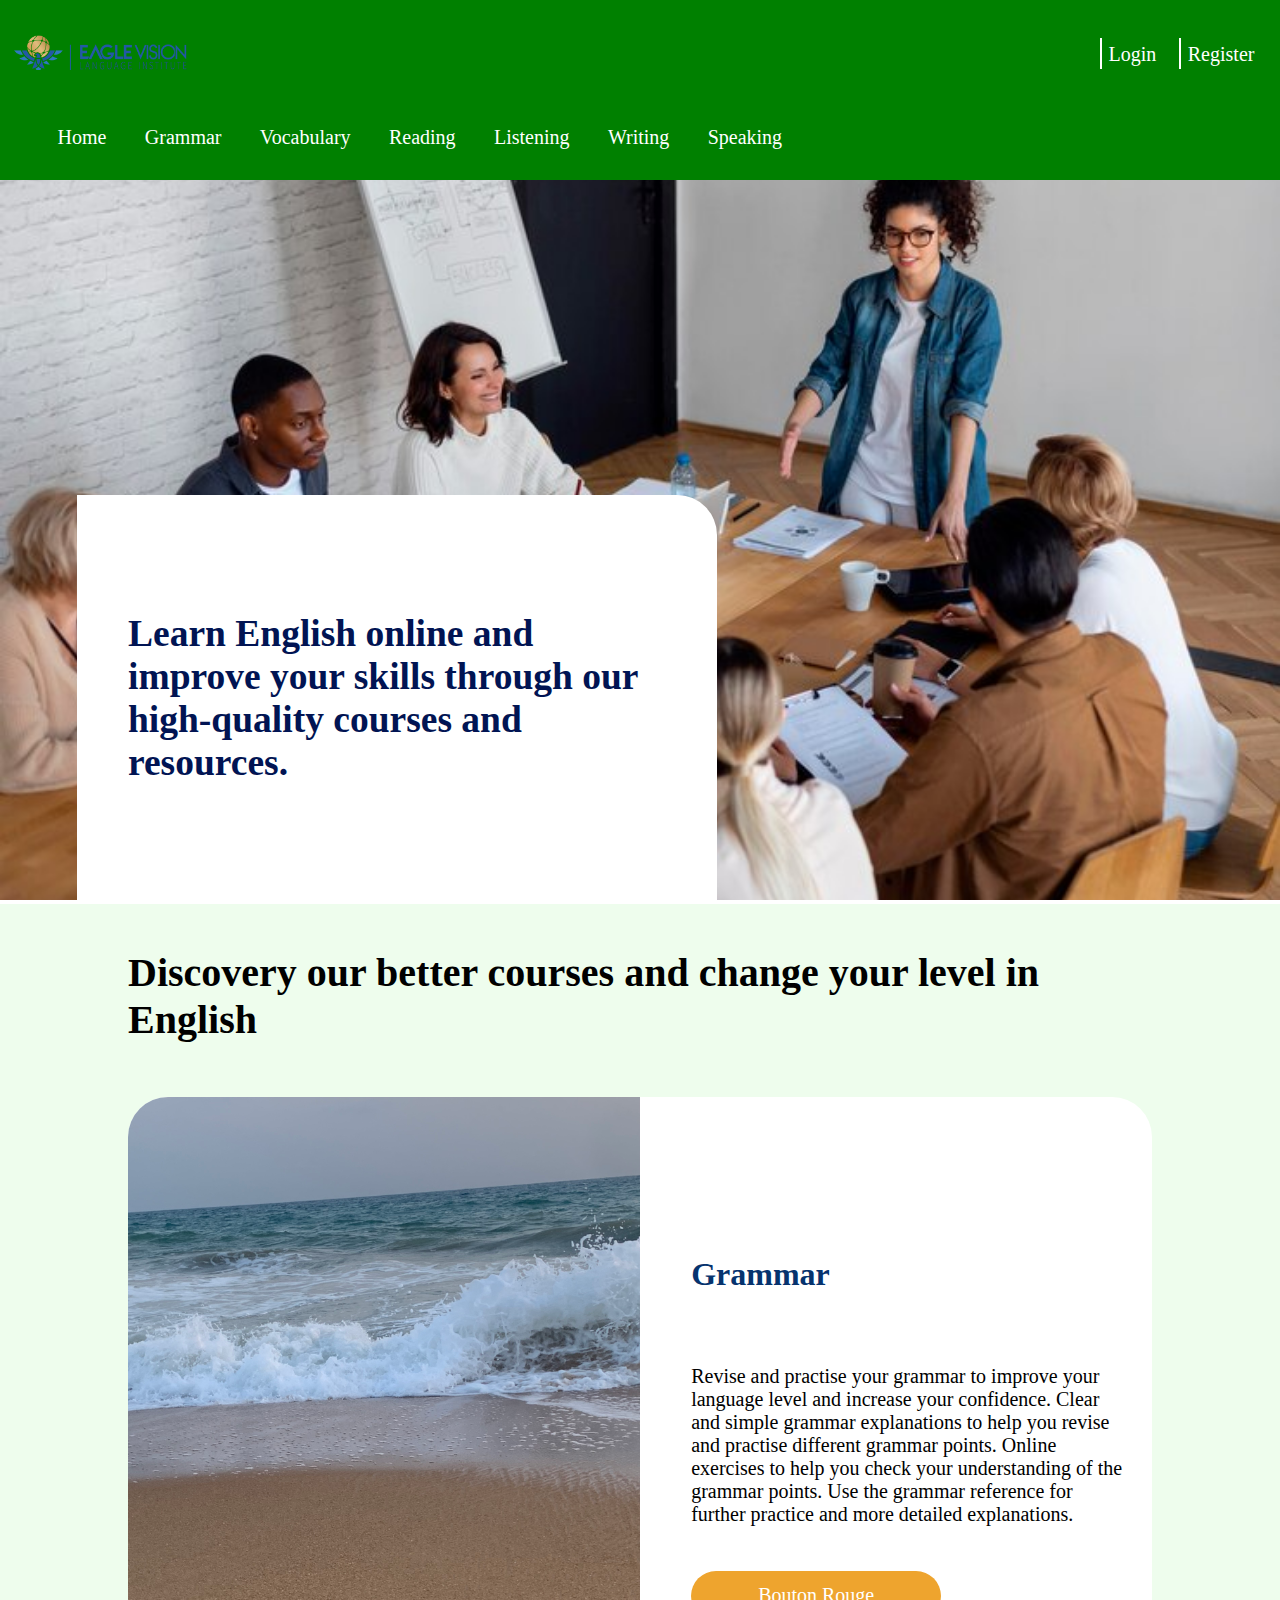
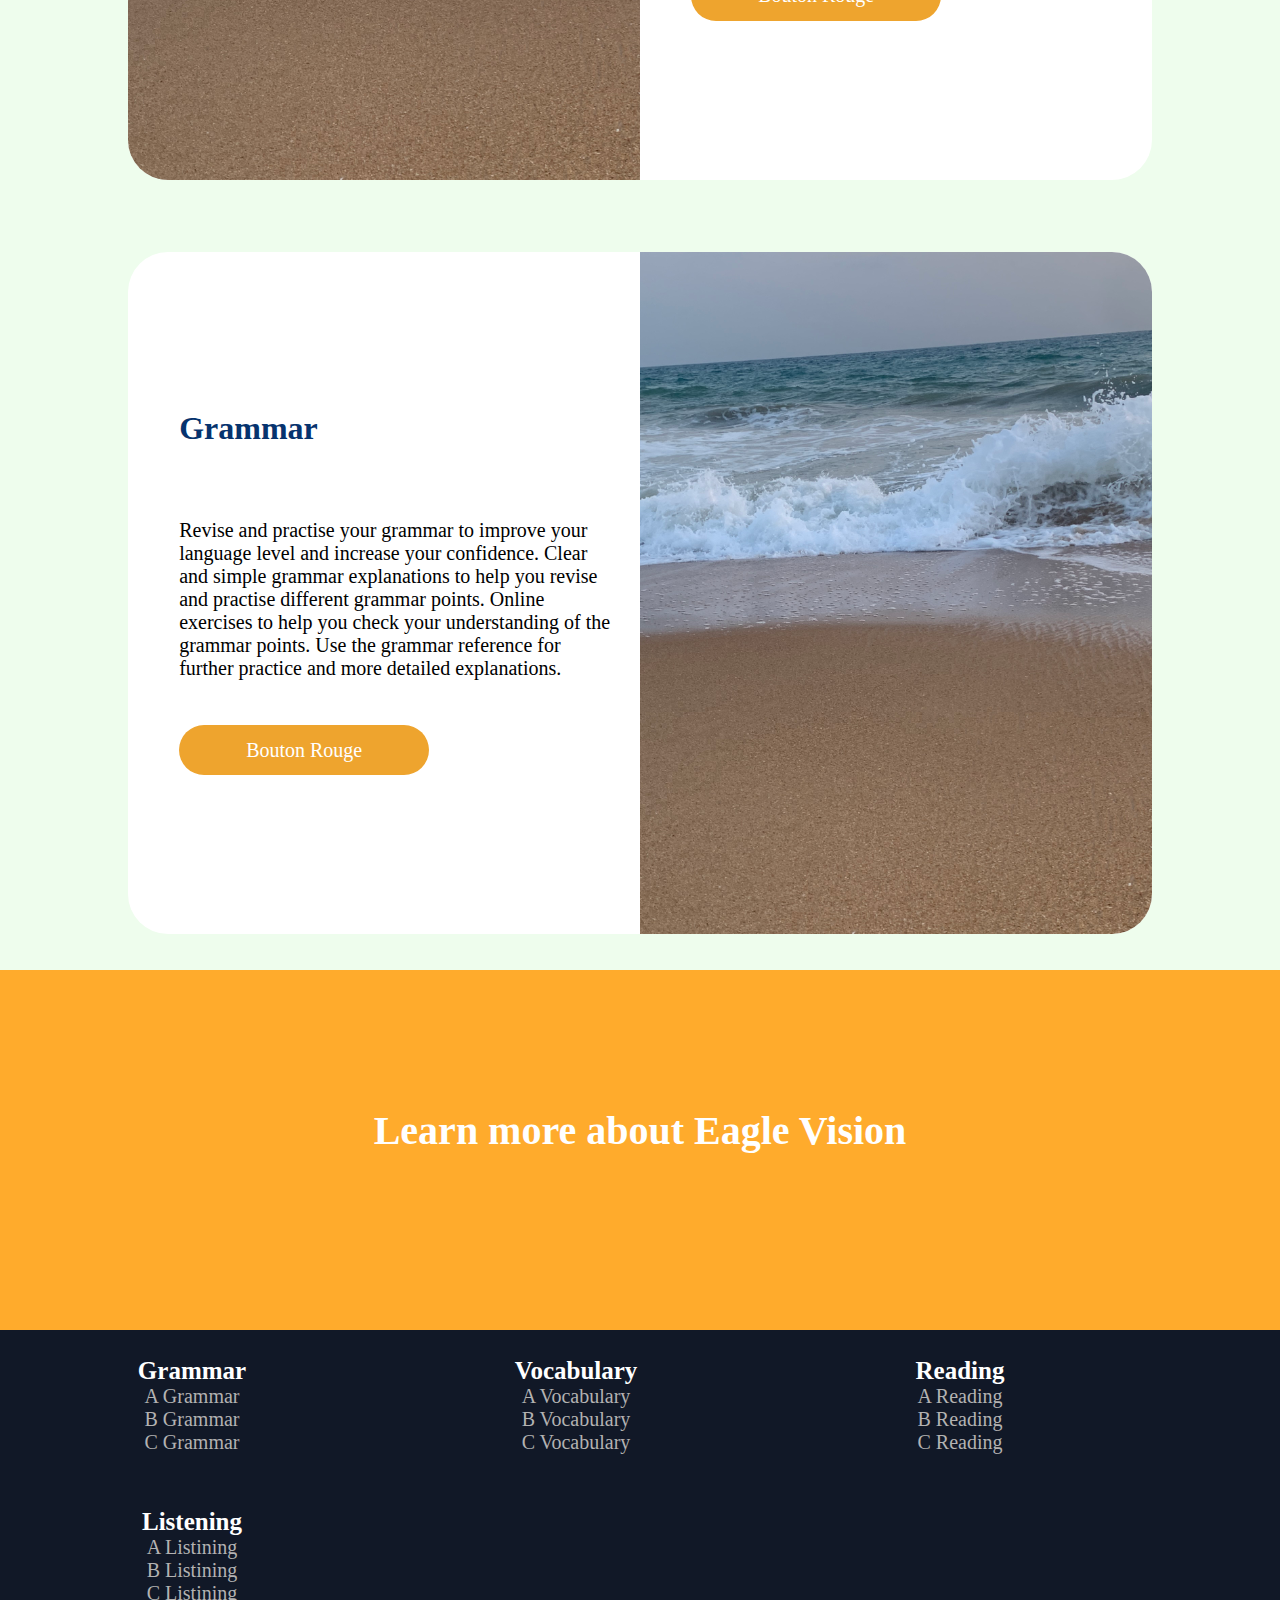
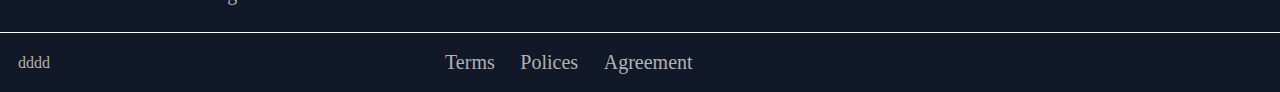
==== index.html @ b4a08e80 "v -1" ====
<!DOCTYPE html>
<html lang="en">
<head>
    <meta charset="UTF-8">
    <meta name="viewport" content="width=device-width, initial-scale=1.0">
    <link rel="stylesheet" href="assets/style.css">
    <title>Document</title>
</head>
<body>
    <header class="header">
        <div class="header_logo">
            <img src="assets/imgs/logo.png" alt="Logo de Eagle" class="header_img">
        </div>
        <div class="header_register">
           <a href="" class="header_link">Login</a>
           <a href="" class="header_link">Register</a>
        </div>
    </header>
    <section class="navbar">
        <ul class="navbar_ul">
            <li class="navbar_li"><a href="">Home</a></li>
            <li class="navbar_li"><a href="">Grammar</a></li>
            <li class="navbar_li"><a href="">Vocabulary</a></li>
            <li class="navbar_li"><a href="">Reading</a></li>
            <li class="navbar_li"><a href="">Listening</a></li>
            <li class="navbar_li"><a href="">Writing</a></li>
            <li class="navbar_li"><a href="">Speaking</a></li>
        </ul>
    </section>
    <section class="head">
        <img src="assets/imgs/head.jpg" alt="Image Magnifique de eagle">
        <div class="head_box">
            <h2 class="head_title">
                Learn English online and improve your skills through our high-quality courses and resources.
            </h2>
        </div>
    </section>
    <section class="presentation">
        <h2 class="presentation_title">Discovery our better courses and change your level in English  </h2>
        <div class="presentation_card">
            <img src="assets/imgs/IMG_8310.jpg" alt="">
            <div class="presentation_section">
                <h3 class="presentation_section_title">Grammar</h3>
                <p>Revise and practise your grammar to improve your language level and increase your confidence.

                    Clear and simple grammar explanations to help you revise and practise different grammar points.
                    Online exercises to help you check your understanding of the grammar points.
                    Use the grammar reference for further practice and more detailed explanations.
                </p>
                <a class="presentation_section_btn" href="grammar.html">Bouton Rouge</a>
            </div>
        </div>
        <div class="presentation_card">
            <div class="presentation_section">
                <h3 class="presentation_section_title">Grammar</h3>
                <p>Revise and practise your grammar to improve your language level and increase your confidence.
                    
                    Clear and simple grammar explanations to help you revise and practise different grammar points.
                    Online exercises to help you check your understanding of the grammar points.
                    Use the grammar reference for further practice and more detailed explanations.
                </p>
                <a class="presentation_section_btn" href="grammar.html">Bouton Rouge</a>
            </div>
            <img src="assets/imgs/IMG_8310.jpg" class="presentation_card_right">
        </div>
    </section>
    <section class="popular">
        <h2 class="popular_title">Learn more about Eagle Vision</h2>
        <div class="popular_box">
            <div class="popular_card">
                
            </div>
        </div>
    </section>
    <footer class="footer">
        <div class="footer_top">
            <div class="footer_card">
                <h3 class="footer_title">Grammar</h3>
                <ul>
                    <li>A Grammar</li>
                    <li>B Grammar</li>
                    <li>C Grammar</li>
                </ul>
            </div>
            <div class="footer_card">
                <h3 class="footer_title">Vocabulary</h3>
                <ul>
                    <li>A Vocabulary</li>
                    <li>B Vocabulary</li>
                    <li>C Vocabulary</li>
                </ul>
            </div>
            <div class="footer_card">
                <h3 class="footer_title">Reading</h3>
                <ul>
                    <li>A Reading</li>
                    <li>B Reading</li>
                    <li>C Reading</li>
                </ul>
            </div>
            <div class="footer_card">
                <h3 class="footer_title">Listening</h3>
                <ul>
                    <li>A Listining</li>
                    <li>B Listining</li>
                    <li>C Listining</li>
                </ul>
            </div>
        </div>
        <div class="footer_bottom">
            <div class="footer_part">
                dddd
            </div>
            <div class="footer_part">
                <p>Terms</p>
                <p>Polices</p>
                <p>Agreement</p>
            </div>
            <div class="footer_part">
                
            </div>
        </div>
    </footer>
</body>
</html>
---- assets/style.css ----
@charset "UTF-8";
* {
  margin: 0;
  padding: 0;
  box-sizing: border-box;
  font-family: "Times New Roman", Times, serif;
}

p, ul, li, a {
  font-size: 20px;
}

a {
  text-decoration: none;
  color: white;
}

.cours_details_section {
  display: flex;
  justify-content: center;
  align-items: center;
  height: 100vh;
}

.cours_details {
  width: 70%;
  min-height: 100%;
  background-color: rgb(255, 255, 255);
  border-radius: 10px;
  padding: 20px;
}
.cours_details_title {
  font-size: 40px;
  color: rgb(10, 10, 110);
  margin-bottom: 10px;
}
.cours_details_description {
  font-size: 25px;
  margin-top: 10px;
  margin-bottom: 15px;
}
.cours_details_content {
  margin-top: 20px;
}

.header {
  display: flex;
  justify-content: space-between;
  align-items: center;
  max-width: 100vw;
  height: 12vh;
  padding: 2vh 1vw;
  background-color: green;
  color: white;
}
.header a {
  text-decoration: none;
  color: white;
  margin: 0 0.5vw;
}
.header_img {
  height: 35px;
  max-width: 20vw;
}
.header_link {
  color: white;
  border-left: 2px solid white;
  padding: 0.5vh 0.5vw;
  transition: all 0.3s ease-in-out;
}
.header_link:hover {
  color: #06336e;
  padding: 1vh 1vw;
  background: white;
}

.navbar {
  background-color: green;
  padding: 2vh 3vw;
  height: 8vh;
}
.navbar_ul {
  display: flex;
}
.navbar_ul li {
  text-decoration: none;
  list-style: none;
  padding: 0 1.5vw;
  color: white;
}
.navbar_ul li a {
  font-size: 20px;
  color: white;
  transition: all 0.3s ease-in-out;
}
.navbar_ul li a:hover {
  color: rgb(4, 31, 121);
}

.head img {
  position: relative;
  width: 100%;
  height: 80vh;
  object-fit: cover;
}
.head_box {
  position: absolute;
  display: flex;
  align-items: center;
  bottom: 0vh;
  height: 45vh;
  border-radius: 0 40px 0 0;
  left: 6vw;
  background-color: rgb(255, 255, 255);
  font-size: 25px;
  padding: 3vh 4vw;
  width: 50vw;
  color: rgb(1, 20, 83);
}
.head_box2 {
  position: absolute;
  top: 50%;
  left: 50%;
  transform: translate(-50%, -50%);
  min-height: 10%;
  min-width: 20vw;
  border-radius: 40px;
  background-color: rgba(255, 255, 255, 0.555);
  font-size: 25px;
  padding: 3vh 4vw;
  display: flex;
  align-items: center;
  justify-content: center;
  color: rgb(4, 31, 121);
}

.head2 img {
  height: 50vh !important;
  object-fit: contain;
}

.footer {
  background-color: rgb(17, 24, 39);
  color: rgb(179, 178, 178);
}
.footer_top {
  display: flex;
  flex-wrap: wrap;
  border-bottom: 1px white solid;
}
.footer_bottom {
  display: flex;
  align-items: center;
  padding: 2vh;
}
.footer_card {
  display: flex;
  flex-direction: column;
  align-items: center;
  padding: 3vh 1vw;
  width: 30vw;
}
.footer_part {
  display: flex;
  width: 33.3%;
}
.footer_part p {
  padding: 0 1vw;
}
.footer_title {
  color: white;
  font-size: 25px;
}
.footer li {
  list-style: none;
}

.presentation {
  background-color: #eefded;
  min-height: 100vh;
  display: flex;
  flex-direction: column;
  align-items: center;
}
.presentation_title {
  padding: 5vh 0 2vh;
  font-size: 40px;
  width: 80vw;
}
.presentation_card {
  display: flex;
  background-color: white;
  border-radius: 40px;
  margin: 4vh 0;
}
.presentation_card img {
  overflow: hidden;
  border-radius: 40px 0 0 40px;
  max-height: 80vh;
  width: 40vw;
}
.presentation_card .presentation_card_right {
  border-radius: 0 40px 40px 0;
}
.presentation_section {
  width: 40vw;
  display: flex;
  flex-direction: column;
  align-items: left;
  padding-left: 4vw;
  padding-right: 2vw;
  justify-content: center;
}
.presentation_section_title {
  font-size: 32px;
  color: #06336e;
  margin-bottom: 8vh;
}
.presentation_section_btn {
  margin-top: 5vh;
  max-width: 250px;
  min-height: 50px;
  display: flex;
  justify-content: center;
  align-items: center;
  background-color: #eea42e;
  border-radius: 30px;
  transition: all 0.3s ease-in-out;
}
.presentation_section_btn:hover {
  color: #eea42e;
  background-color: rgb(246, 248, 248);
  box-shadow: 0 4px 8px 0 rgba(0, 0, 0, 0.2), 0 6px 20px 0 rgba(0, 0, 0, 0.19);
}

.card {
  width: 38vw;
  margin: 4vh 2vw;
  display: flex;
  flex-direction: column;
  align-items: center;
  padding: 50px 90px;
  background: rgba(255, 255, 255, 0.1);
  backdrop-filter: blur(10px);
  border-radius: 20px;
}

.banner {
  background-color: rgb(224, 0, 0);
  height: 20vh;
  display: flex;
  flex-direction: column;
  justify-content: center;
  align-items: center;
}
.banner_title {
  color: white;
  margin: 3vh;
}
.banner_line {
  width: 100px;
  height: 2px;
  background-color: white;
}

.competences {
  display: flex;
  flex-direction: column;
  align-items: center;
  padding-top: 8vh;
  width: 70vw;
  color: white;
}
.competences_title {
  font-size: 4.5rem;
  font-weight: bold;
  padding-bottom: 3vh;
}
.competences_description {
  font-size: 30px;
  text-align: center;
  padding-bottom: 6vh;
}
.competences_box {
  display: flex;
  justify-content: center;
  flex-wrap: wrap;
}

.section_competences {
  display: flex;
  flex-direction: column;
  align-items: center;
  width: 100%;
  min-height: 100vh;
  background-image: url("../assets/imgs/background.jpg");
  background-size: cover; /* L'image couvre tout l'écran */
  background-repeat: no-repeat; /* L'image ne se répète pas */
  background-position: center center; /* L'image est centrée */
  background-attachment: fixed;
  color: white;
}

.popular {
  display: flex;
  flex-direction: column;
  justify-content: center;
  align-items: center;
  min-height: 40vh;
  background: #ffab2c;
}
.popular_title {
  font-size: 40px;
  color: white;
  margin-bottom: 20px;
}
.popular_box {
  display: flex;
  flex-wrap: wrap;
  justify-content: center;
  align-items: center;
  width: 100%;
  margin-top: 20px;
}

.head_position {
  padding: 3vh 0;
  color: rgb(25, 25, 165);
}

/*# sourceMappingURL=style.css.map */
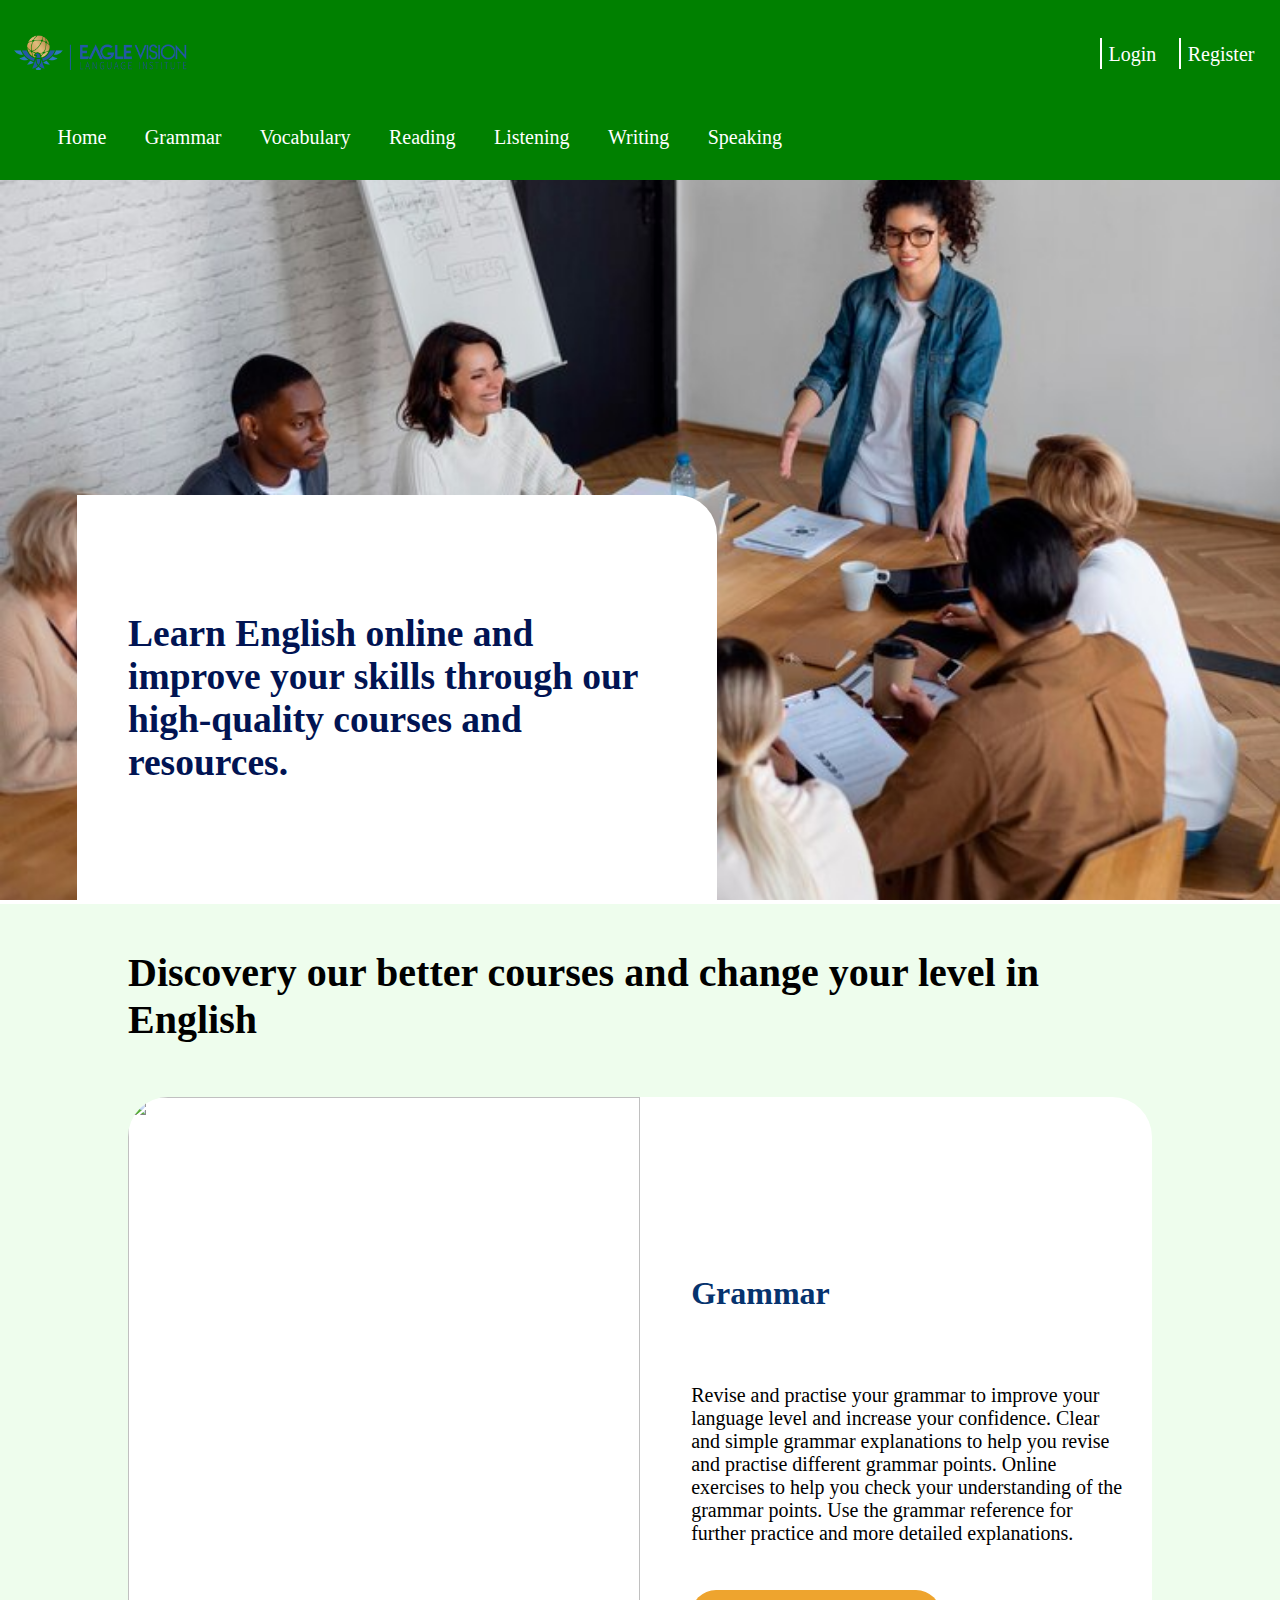
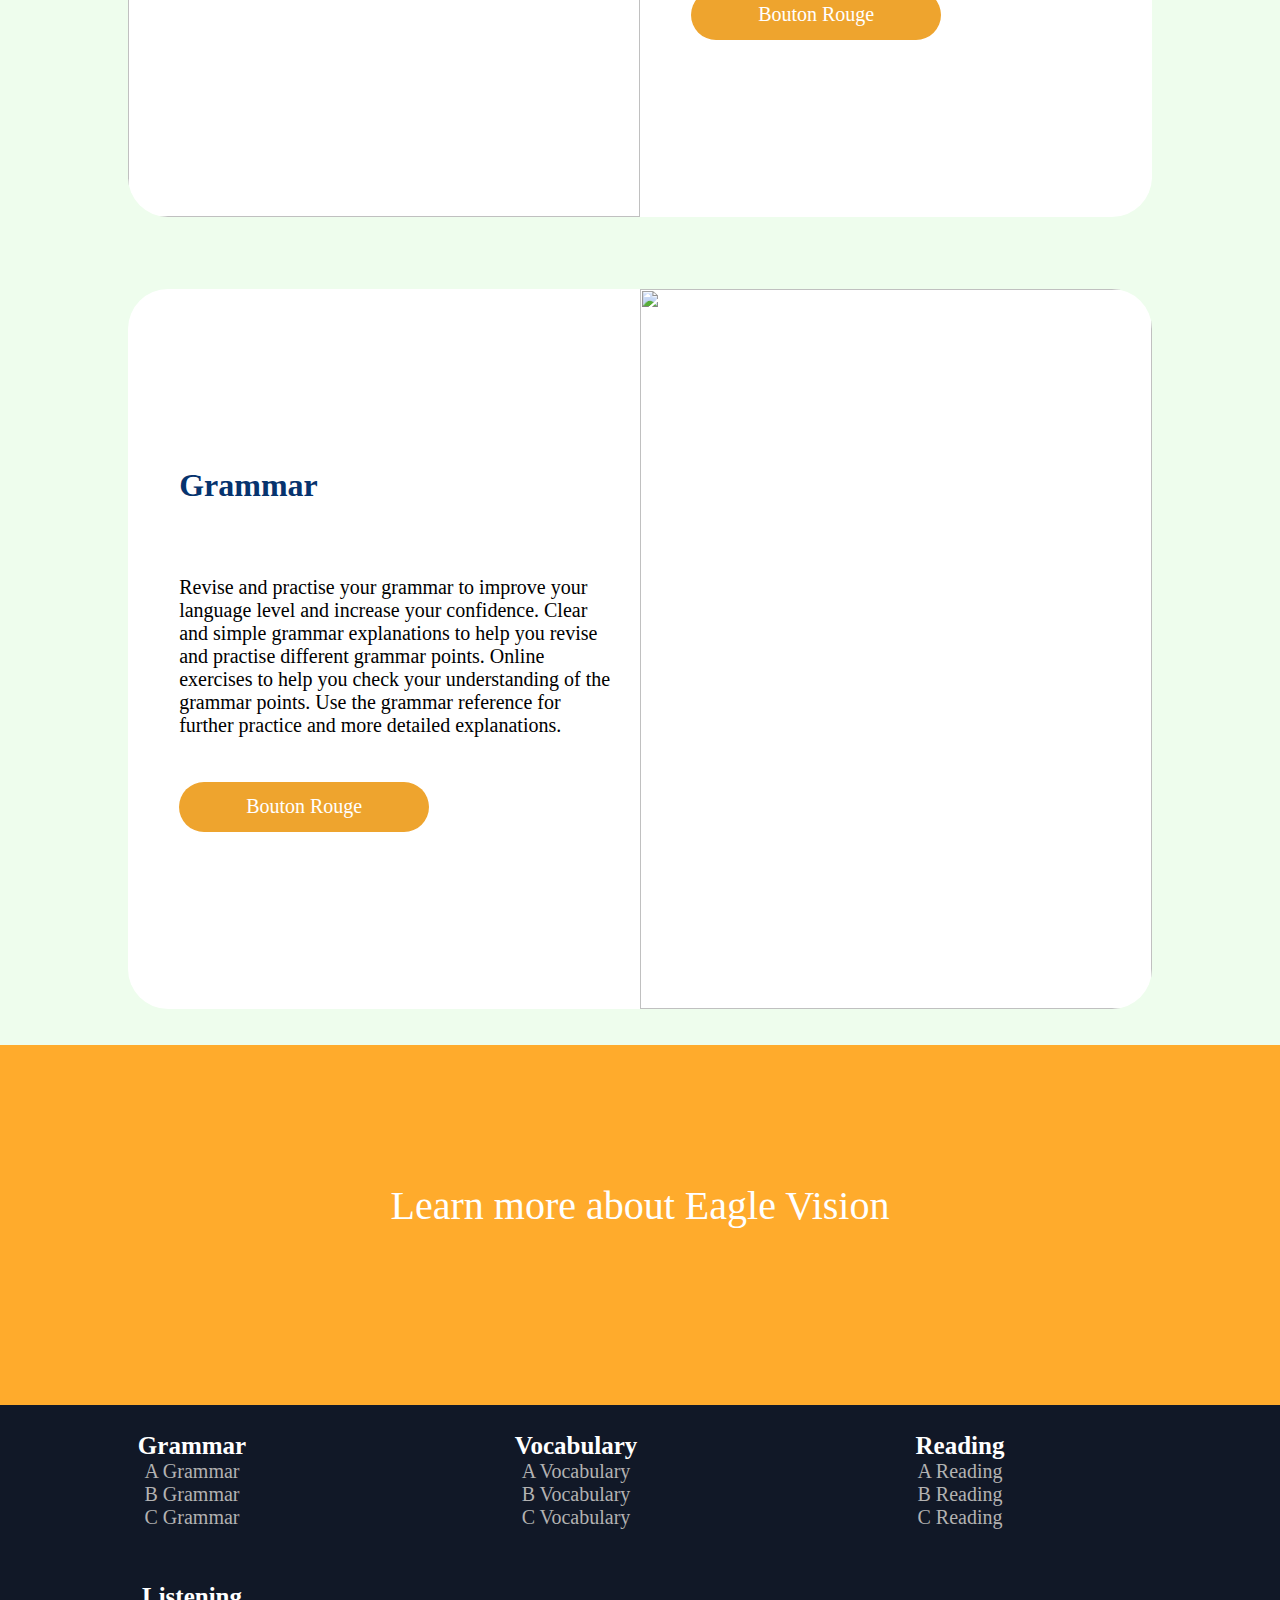
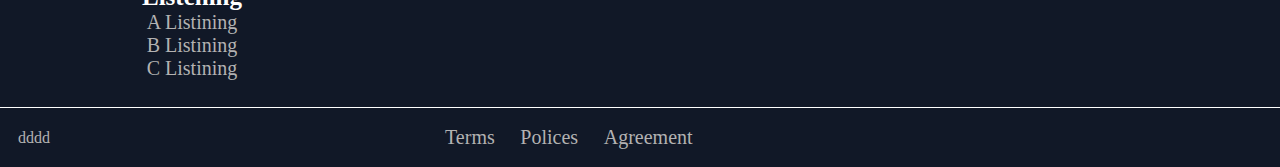
==== commit 1a854fe2: "v -2" ====
--- a/index.html
+++ b/index.html
@@ -12,19 +12,19 @@
             <img src="assets/imgs/logo.png" alt="Logo de Eagle" class="header_img">
         </div>
         <div class="header_register">
-           <a href="" class="header_link">Login</a>
-           <a href="" class="header_link">Register</a>
+           <a href="login.html" class="header_link">Login</a>
+           <a href="register.html" class="header_link">Register</a>
         </div>
     </header>
     <section class="navbar">
         <ul class="navbar_ul">
-            <li class="navbar_li"><a href="">Home</a></li>
-            <li class="navbar_li"><a href="">Grammar</a></li>
-            <li class="navbar_li"><a href="">Vocabulary</a></li>
-            <li class="navbar_li"><a href="">Reading</a></li>
-            <li class="navbar_li"><a href="">Listening</a></li>
-            <li class="navbar_li"><a href="">Writing</a></li>
-            <li class="navbar_li"><a href="">Speaking</a></li>
+            <li class="navbar_li"><a href="index.html">Home</a></li>
+            <li class="navbar_li"><a href="grammar.html">Grammar</a></li>
+            <li class="navbar_li"><a href="grammar.html">Vocabulary</a></li>
+            <li class="navbar_li"><a href="grammar.html">Reading</a></li>
+            <li class="navbar_li"><a href="grammar.html">Listening</a></li>
+            <li class="navbar_li"><a href="grammar.html">Writing</a></li>
+            <li class="navbar_li"><a href="grammar.html">Speaking</a></li>
         </ul>
     </section>
     <section class="head">
@@ -38,7 +38,7 @@
     <section class="presentation">
         <h2 class="presentation_title">Discovery our better courses and change your level in English  </h2>
         <div class="presentation_card">
-            <img src="assets/imgs/IMG_8310.jpg" alt="">
+            <img src="assets/imgs/IMG_1998.jpg" alt="">
             <div class="presentation_section">
                 <h3 class="presentation_section_title">Grammar</h3>
                 <p>Revise and practise your grammar to improve your language level and increase your confidence.
@@ -61,11 +61,11 @@
                 </p>
                 <a class="presentation_section_btn" href="grammar.html">Bouton Rouge</a>
             </div>
-            <img src="assets/imgs/IMG_8310.jpg" class="presentation_card_right">
+            <img src="assets/imgs/IMG_1907.jpg" class="presentation_card_right">
         </div>
     </section>
     <section class="popular">
-        <h2 class="popular_title">Learn more about Eagle Vision</h2>
+        <a href="https://eaglevisionworld.com/" target="_blank" class="popular_title">Learn more about Eagle Vision</a>
         <div class="popular_box">
             <div class="popular_card">
                 
--- a/assets/style.css
+++ b/assets/style.css
@@ -94,7 +94,7 @@
   transition: all 0.3s ease-in-out;
 }
 .navbar_ul li a:hover {
-  color: rgb(4, 31, 121);
+  color: #eea42e;
 }
 
 .head img {
@@ -195,8 +195,9 @@
 }
 .presentation_card img {
   overflow: hidden;
+  object-fit: contain;
   border-radius: 40px 0 0 40px;
-  max-height: 80vh;
+  height: 80vh;
   width: 40vw;
 }
 .presentation_card .presentation_card_right {
@@ -233,20 +234,81 @@
   box-shadow: 0 4px 8px 0 rgba(0, 0, 0, 0.2), 0 6px 20px 0 rgba(0, 0, 0, 0.19);
 }
 
+.chapter {
+  background-color: rgb(238, 242, 248);
+  min-height: 100vh;
+  display: flex;
+  flex-direction: column;
+  align-items: center;
+}
+.chapter_title {
+  color: rgb(224, 202, 0);
+  margin: 3vh;
+  font-size: 40px;
+  font-weight: bold;
+  width: 80vw;
+  display: flex;
+  justify-content: center;
+}
+.chapter_content {
+  width: 90vw;
+  display: flex;
+  flex-wrap: wrap;
+  flex-direction: column;
+  justify-content: center;
+  align-items: center;
+}
+
 .card {
-  width: 38vw;
-  margin: 4vh 2vw;
-  display: flex;
-  flex-direction: column;
-  align-items: center;
-  padding: 50px 90px;
+  max-width: 38vw;
+  margin: 2vh 1vw;
+  display: flex;
+  flex-direction: column;
+  padding: 8vh 4vw;
   background: rgba(255, 255, 255, 0.1);
   backdrop-filter: blur(10px);
   border-radius: 20px;
 }
+.card_img {
+  object-fit: cover;
+  border-radius: 20px;
+  margin-bottom: 3vh;
+}
+.card_title {
+  display: flex;
+}
+
+.chapter_card {
+  width: 70vw;
+  margin: 2vh 1vw;
+  padding: 10px 2vw;
+  background: linear-gradient(135deg, rgb(132, 191, 247), rgb(24, 109, 236));
+  backdrop-filter: blur(10px);
+  border-radius: 20px;
+}
+.chapter_card_title {
+  font-size: 32px;
+  color: #ffffff;
+  transition: all 0.2s ease-in-out;
+}
+.chapter_card_title:hover {
+  color: rgb(224, 202, 0);
+  font-size: 33px;
+}
+.chapter_card_para {
+  margin-top: 2vh;
+  margin-bottom: 2vh;
+  color: #ffffff;
+  font-size: 20px;
+  transition: all 0.1s ease-in-out;
+}
+.chapter_card_para:hover {
+  color: rgb(224, 202, 0);
+  text-decoration: underline;
+}
 
 .banner {
-  background-color: rgb(224, 0, 0);
+  background: url("../assets/imgs/bg3.png") no-repeat center center;
   height: 20vh;
   display: flex;
   flex-direction: column;
@@ -293,7 +355,8 @@
   align-items: center;
   width: 100%;
   min-height: 100vh;
-  background-image: url("../assets/imgs/background.jpg");
+  padding-bottom: 3vh;
+  background-image: url("../assets/imgs/bg1.png");
   background-size: cover; /* L'image couvre tout l'écran */
   background-repeat: no-repeat; /* L'image ne se répète pas */
   background-position: center center; /* L'image est centrée */
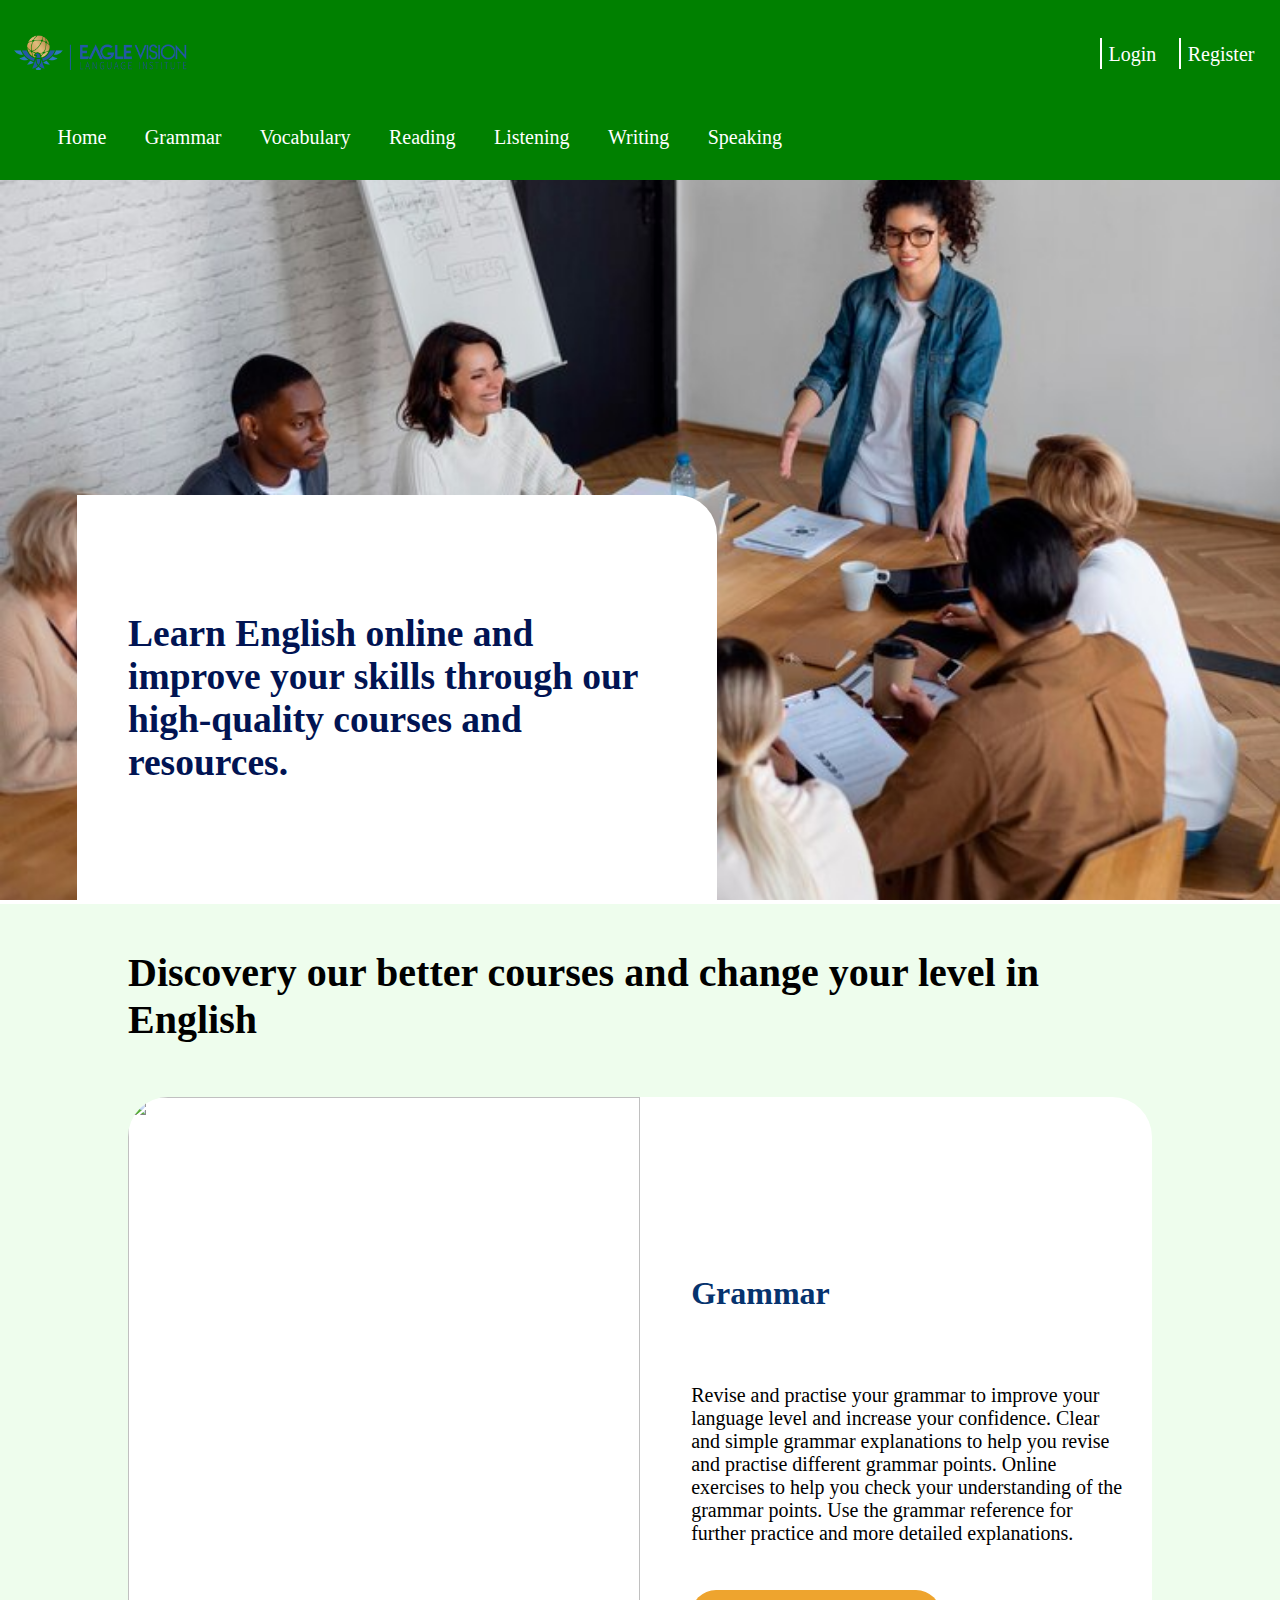
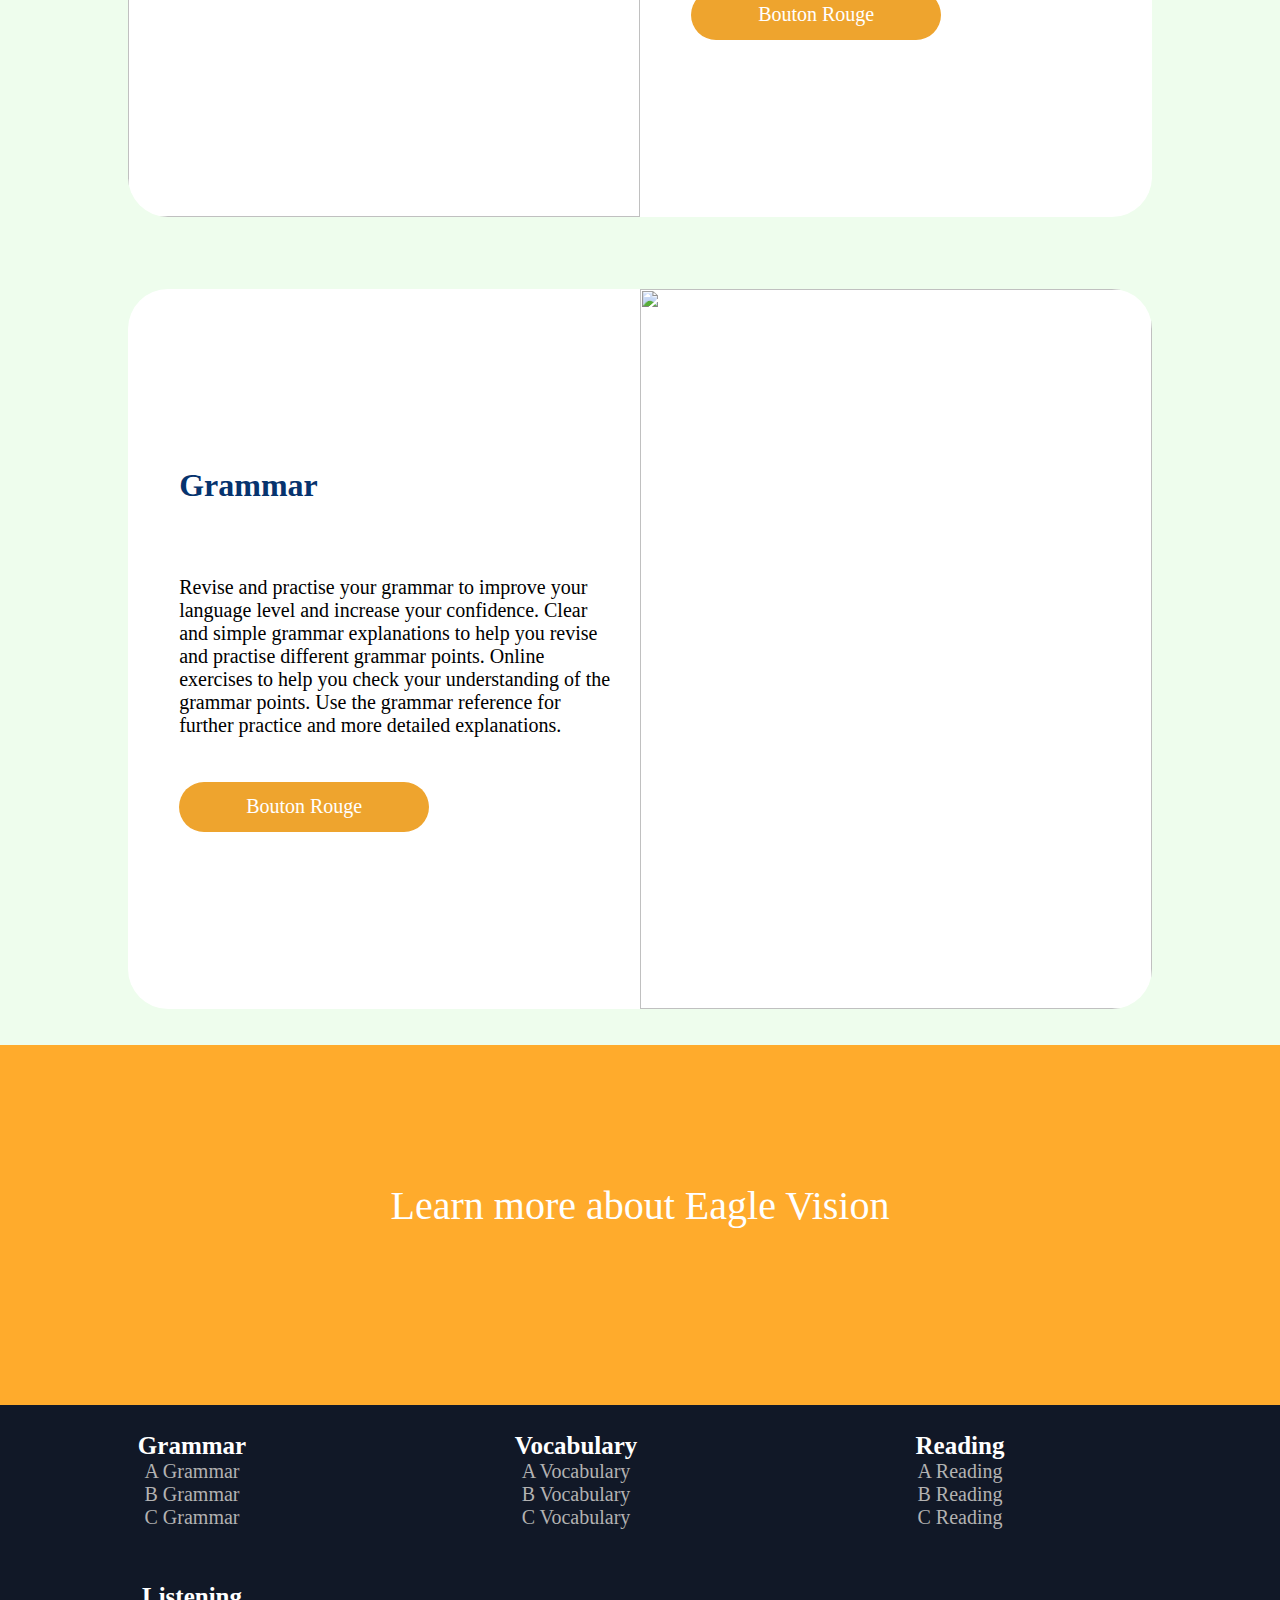
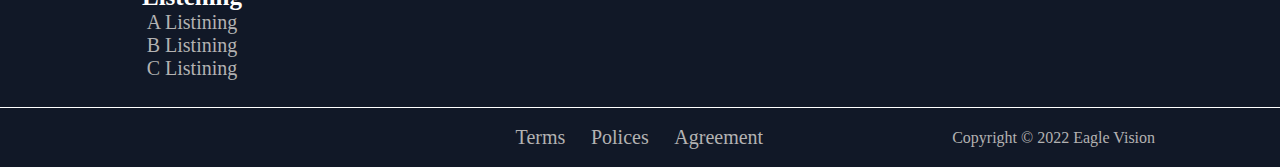
==== commit 720f31fe: "v -2 again" ====
--- a/index.html
+++ b/index.html
@@ -4,6 +4,7 @@
     <meta charset="UTF-8">
     <meta name="viewport" content="width=device-width, initial-scale=1.0">
     <link rel="stylesheet" href="assets/style.css">
+    <link rel="stylesheet" href="https://cdnjs.cloudflare.com/ajax/libs/font-awesome/6.6.0/css/all.min.css" integrity="sha512-Kc323vGBEqzTmouAECnVceyQqyqdsSiqLQISBL29aUW4U/M7pSPA/gEUZQqv1cwx4OnYxTxve5UMg5GT6L4JJg==" crossorigin="anonymous" referrerpolicy="no-referrer" />
     <title>Document</title>
 </head>
 <body>
@@ -109,7 +110,10 @@
         </div>
         <div class="footer_bottom">
             <div class="footer_part">
-                dddd
+                <a href="https://www.facebook.com/eaglevisionworld/" target="_blank"><i class="fa-brands fa-facebook"></i></a>
+                <a href="https://www.instagram.com/eaglevisionworld/" target="_blank"><i class="fa-brands fa-instagram"></i></a>
+                <a href="https://twitter.com/eaglevisionworld" target="_blank"><i class="fa-brands fa-twitter"></i></a>
+                <a href="https://www.linkedin.com/company/eagle-vision-world/" target="_blank"><i class="fa-brands fa-linkedin"></i></a>
             </div>
             <div class="footer_part">
                 <p>Terms</p>
@@ -117,7 +121,7 @@
                 <p>Agreement</p>
             </div>
             <div class="footer_part">
-                
+                Copyright © 2022 Eagle Vision
             </div>
         </div>
     </footer>
--- a/assets/style.css
+++ b/assets/style.css
@@ -162,10 +162,14 @@
 }
 .footer_part {
   display: flex;
+  justify-content: center;
   width: 33.3%;
 }
 .footer_part p {
   padding: 0 1vw;
+}
+.footer_part a {
+  padding: 0 0.5vw;
 }
 .footer_title {
   color: white;
@@ -195,7 +199,7 @@
 }
 .presentation_card img {
   overflow: hidden;
-  object-fit: contain;
+  object-fit: cover;
   border-radius: 40px 0 0 40px;
   height: 80vh;
   width: 40vw;
@@ -235,7 +239,7 @@
 }
 
 .chapter {
-  background-color: rgb(238, 242, 248);
+  background-color: #eefded;
   min-height: 100vh;
   display: flex;
   flex-direction: column;
@@ -276,6 +280,7 @@
 }
 .card_title {
   display: flex;
+  margin: 1vh 0;
 }
 
 .chapter_card {
@@ -320,8 +325,9 @@
   margin: 3vh;
 }
 .banner_line {
-  width: 100px;
-  height: 2px;
+  width: 200px;
+  height: 10px;
+  border-radius: 20px;
   background-color: white;
 }
 
@@ -356,7 +362,7 @@
   width: 100%;
   min-height: 100vh;
   padding-bottom: 3vh;
-  background-image: url("../assets/imgs/bg1.png");
+  background-image: url("../assets/imgs/bg8.webp");
   background-size: cover; /* L'image couvre tout l'écran */
   background-repeat: no-repeat; /* L'image ne se répète pas */
   background-position: center center; /* L'image est centrée */
